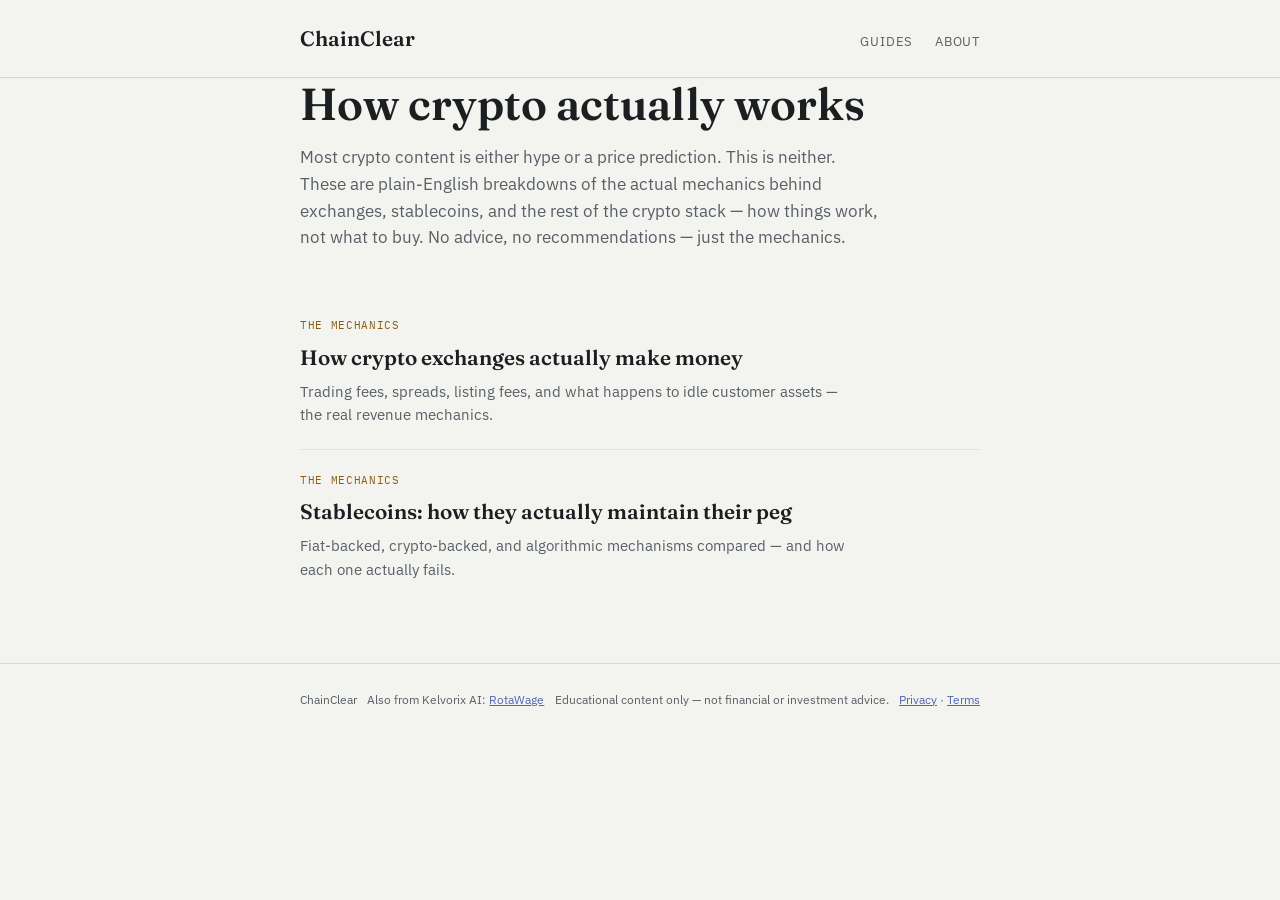
==== index.html @ 8e53bff3 "Create index.html" ====
<!doctype html>
<html lang="en">
<head>
<script async src="https://pagead2.googlesyndication.com/pagead/js/adsbygoogle.js?client=ca-pub-6051499531677717" crossorigin="anonymous"></script>
<meta charset="utf-8">
<meta name="viewport" content="width=device-width, initial-scale=1">
<title>ChainClear — how crypto actually works</title>
<meta name="description" content="Plain-English, data-driven breakdowns of crypto and DeFi mechanics — how exchanges make money, how stablecoins hold their peg, and more. No advice, just mechanics.">
<link rel="canonical" href="https://kelvorixai.github.io/chainclear/">
<meta property="og:title" content="ChainClear — how crypto actually works">
<meta property="og:description" content="Plain-English breakdowns of crypto and DeFi mechanics, no hype and no advice.">
<meta property="og:type" content="website">
<meta property="og:url" content="https://kelvorixai.github.io/chainclear/">
<link rel="preconnect" href="https://fonts.googleapis.com">
<link rel="preconnect" href="https://fonts.gstatic.com" crossorigin>
<link href="https://fonts.googleapis.com/css2?family=Fraunces:opsz,wght@9..144,500;9..144,600&family=IBM+Plex+Sans:wght@400;500;600&family=IBM+Plex+Mono:wght@400;500&display=swap" rel="stylesheet">
<link rel="stylesheet" href="style.css">
</head>
<body>

<header class="site">
  <div class="wrap">
    <a class="brand" href="index.html">ChainClear</a>
    <nav class="site">
      <a href="index.html">Guides</a>
      <a href="about.html">About</a>
    </nav>
  </div>
</header>

<main class="wrap">
  <div class="hero">
    <h1>How crypto actually works</h1>
    <p>Most crypto content is either hype or a price prediction. This is neither. These are plain-English breakdowns of the actual mechanics behind exchanges, stablecoins, and the rest of the crypto stack — how things work, not what to buy. No advice, no recommendations — just the mechanics.</p>
  </div>

  <div class="post-list">

    <div class="post-card">
      <span class="tag">The Mechanics</span>
      <a class="title" href="articles/how-crypto-exchanges-actually-make-money.html">How crypto exchanges actually make money</a>
      <p>Trading fees, spreads, listing fees, and what happens to idle customer assets — the real revenue mechanics.</p>
    </div>

    <div class="post-card">
      <span class="tag">The Mechanics</span>
      <a class="title" href="articles/stablecoins-how-they-maintain-their-peg.html">Stablecoins: how they actually maintain their peg</a>
      <p>Fiat-backed, crypto-backed, and algorithmic mechanisms compared — and how each one actually fails.</p>
    </div>

  </div>
</main>

<footer class="site">
  <div class="wrap">
    <span>ChainClear</span>
    <span>Also from Kelvorix AI: <a href="https://kelvorixai.github.io/">RotaWage</a></span>
    <span>Educational content only — not financial or investment advice.</span>
    <span><a href="privacy.html">Privacy</a> · <a href="terms.html">Terms</a></span>
  </div>
</footer>

</body>
</html>
---- style.css ----
:root{
  --ink:#1c1f22;
  --ink-soft:#585f66;
  --paper:#f3f4f0;
  --paper-raised:#e8e9e2;
  --amber:#b3791a;
  --amber-strong:#8a5c11;
  --indigo:#3b4a8a;
  --indigo-soft:#5266b0;
  --line:#d6d7ce;
  --line-soft:#e2e3da;
}
@media (prefers-color-scheme: dark){
  :root{
    --ink:#e6e7e1;
    --ink-soft:#a5aaa4;
    --paper:#15171a;
    --paper-raised:#1d2023;
    --amber:#e0a64c;
    --amber-strong:#eebd74;
    --indigo:#8b9adf;
    --indigo-soft:#7385d6;
    --line:#2a2d31;
    --line-soft:#212427;
  }
}
*{box-sizing:border-box;}
html{ text-size-adjust:100%; }
body{
  margin:0;
  background:var(--paper);
  color:var(--ink);
  font-family:"IBM Plex Sans", ui-sans-serif, system-ui, sans-serif;
  line-height:1.6;
}
a{ color:var(--indigo-soft); }
h1,h2,h3{ font-family:"Fraunces", Georgia, serif; font-weight:600; text-wrap:balance; line-height:1.15; }
.wrap{ max-width:720px; margin:0 auto; padding:0 20px; }

header.site{ border-bottom:1px solid var(--line); padding-block:22px; }
header.site .wrap{ display:flex; align-items:baseline; justify-content:space-between; flex-wrap:wrap; gap:10px; }
.brand{ font-family:"Fraunces", serif; font-weight:600; font-size:1.3rem; text-decoration:none; color:var(--ink); }
nav.site a{ font-size:13px; text-transform:uppercase; letter-spacing:.06em; color:var(--ink-soft); text-decoration:none; margin-left:18px; }
nav.site a:hover{ color:var(--indigo-soft); }

main{ padding-block:48px; }

.hero h1{ font-size:clamp(2rem,5vw,2.8rem); margin:0 0 14px; }
.hero p{ color:var(--ink-soft); max-width:58ch; font-size:1.05rem; margin:0; }

.post-list{ margin-top:44px; display:flex; flex-direction:column; }
.post-card{ padding-block:22px; border-top:1px solid var(--line-soft); display:flex; flex-direction:column; gap:6px; }
.post-card:first-child{ border-top:none; }
.post-card .tag{ font-family:"IBM Plex Mono", monospace; font-size:11px; text-transform:uppercase; letter-spacing:.06em; color:var(--amber-strong); }
.post-card a.title{ font-family:"Fraunces", serif; font-size:1.3rem; font-weight:600; color:var(--ink); text-decoration:none; }
.post-card a.title:hover{ color:var(--indigo-soft); }
.post-card p{ margin:0; color:var(--ink-soft); font-size:14.5px; max-width:62ch; }

article.post header.meta{ margin-bottom:8px; }
article.post .tag{ font-family:"IBM Plex Mono", monospace; font-size:11px; text-transform:uppercase; letter-spacing:.06em; color:var(--amber-strong); }
article.post h1{ font-size:clamp(1.8rem,4.5vw,2.5rem); margin:10px 0 8px; }
article.post .dek{ color:var(--ink-soft); font-size:1.05rem; max-width:60ch; margin:0 0 34px; }
article.post .content{ max-width:68ch; font-size:16px; }
article.post .content h2{ font-size:1.3rem; margin:36px 0 12px; }
article.post .content p{ margin:0 0 18px; }
article.post .content ul,article.post .content ol{ margin:0 0 18px; padding-left:22px; }
article.post .content li{ margin-bottom:8px; }
article.post .content table{ width:100%; border-collapse:collapse; margin:0 0 24px; font-size:14.5px; }
article.post .content th{ text-align:left; font-size:11px; text-transform:uppercase; letter-spacing:.05em; color:var(--ink-soft); font-weight:500; padding:0 12px 8px 0; border-bottom:1px solid var(--line); }
article.post .content td{ padding:10px 12px 10px 0; border-bottom:1px solid var(--line-soft); vertical-align:top; }

.disclaimer{ margin-top:40px; padding:16px 18px; background:var(--paper-raised); border-left:3px solid var(--amber); font-size:13px; color:var(--ink-soft); }

footer.site{ border-top:1px solid var(--line); margin-top:60px; padding-block:26px; }
footer.site .wrap{ display:flex; justify-content:space-between; flex-wrap:wrap; gap:10px; font-size:12px; color:var(--ink-soft); }

@media (max-width:480px){
  nav.site a{ margin-left:12px; }
}
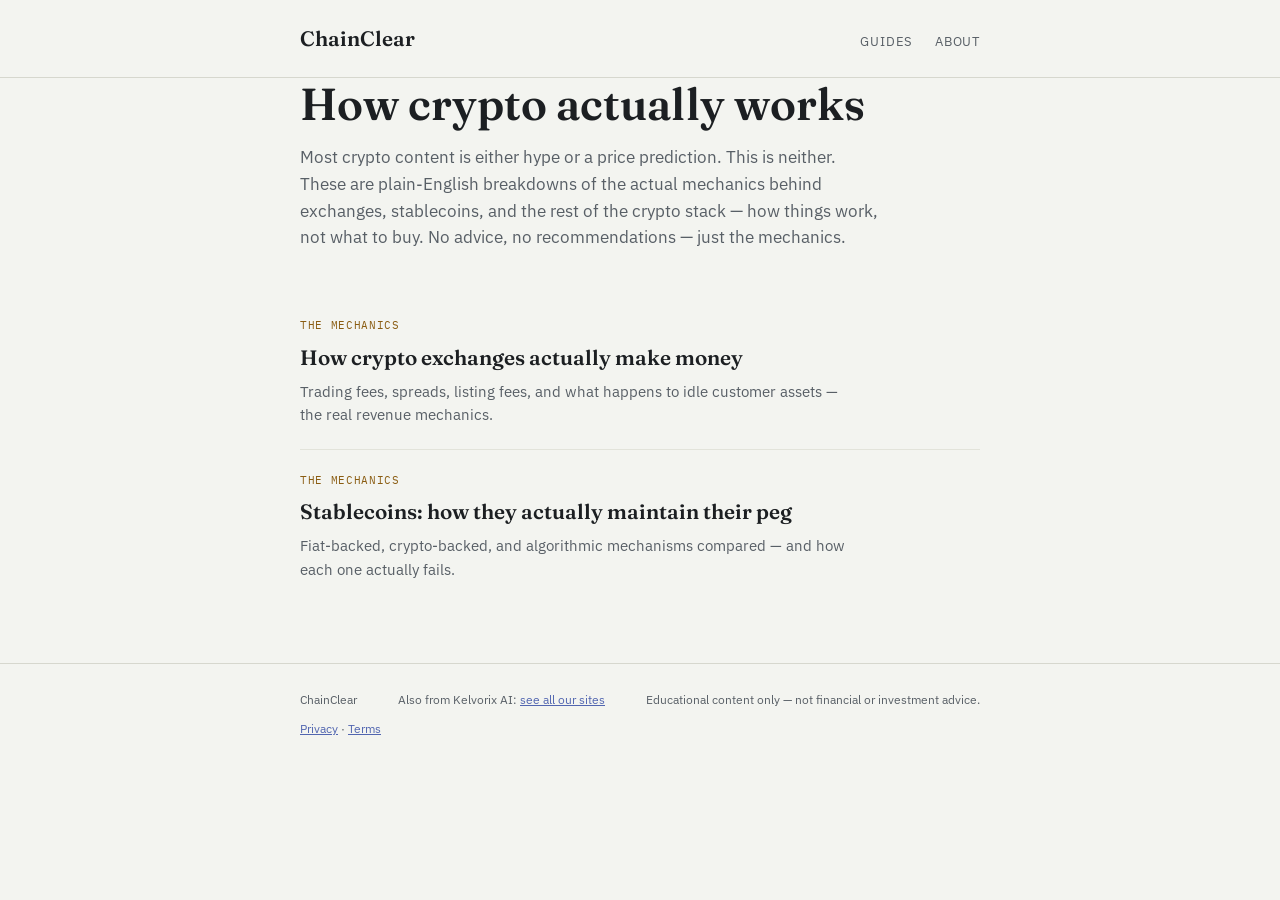
==== commit 1b4fccda: "Update index.html" ====
--- a/index.html
+++ b/index.html
@@ -54,7 +54,7 @@
 <footer class="site">
   <div class="wrap">
     <span>ChainClear</span>
-    <span>Also from Kelvorix AI: <a href="https://kelvorixai.github.io/">RotaWage</a></span>
+    <span>Also from Kelvorix AI: <a href="https://kelvorixai.github.io/">see all our sites</a></span>
     <span>Educational content only — not financial or investment advice.</span>
     <span><a href="privacy.html">Privacy</a> · <a href="terms.html">Terms</a></span>
   </div>
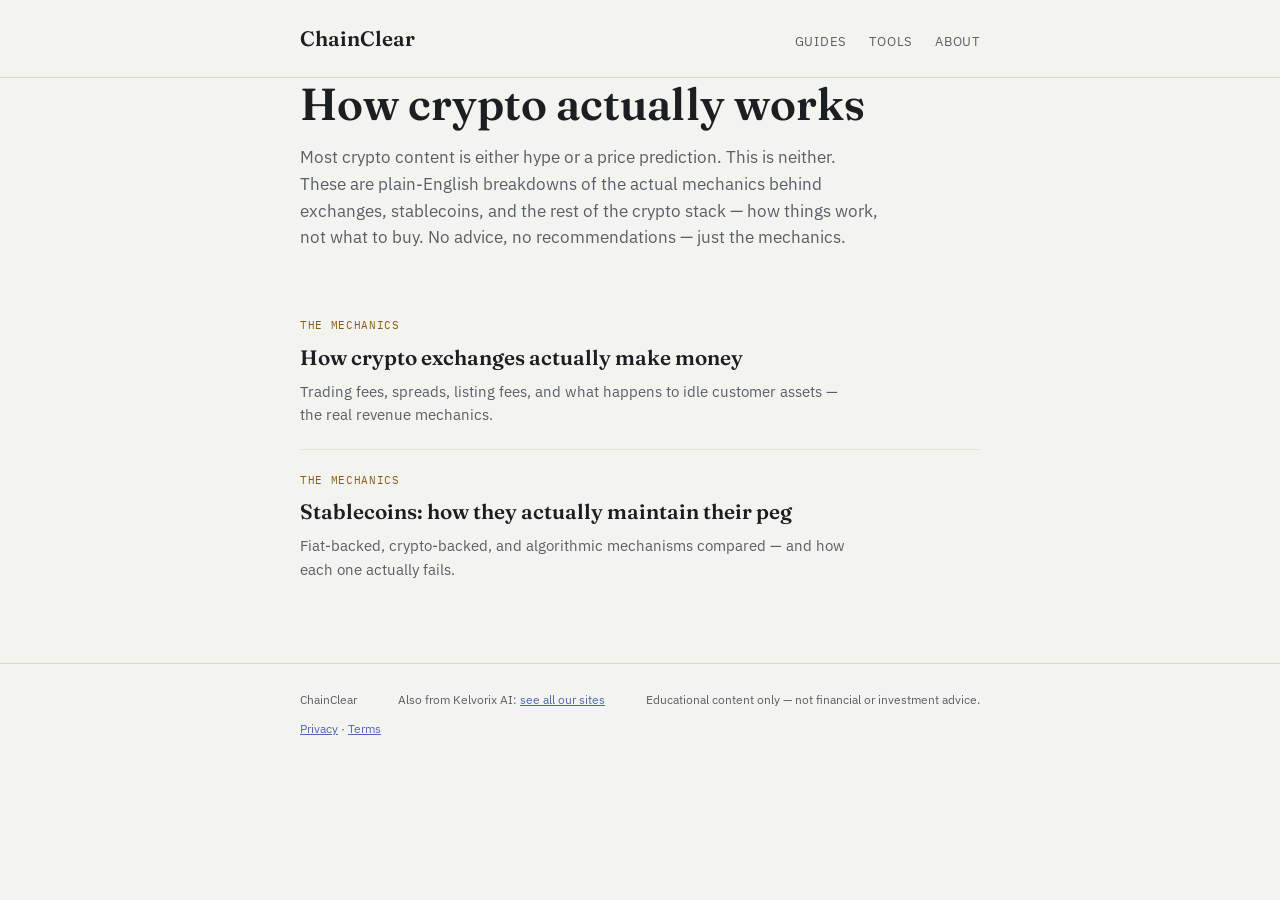
==== commit d9ea50f5: "Update index.html" ====
--- a/index.html
+++ b/index.html
@@ -23,6 +23,7 @@
     <a class="brand" href="index.html">ChainClear</a>
     <nav class="site">
       <a href="index.html">Guides</a>
+      <a href="tools/index.html">Tools</a>
       <a href="about.html">About</a>
     </nav>
   </div>
@@ -62,4 +63,3 @@
 
 </body>
 </html>
-
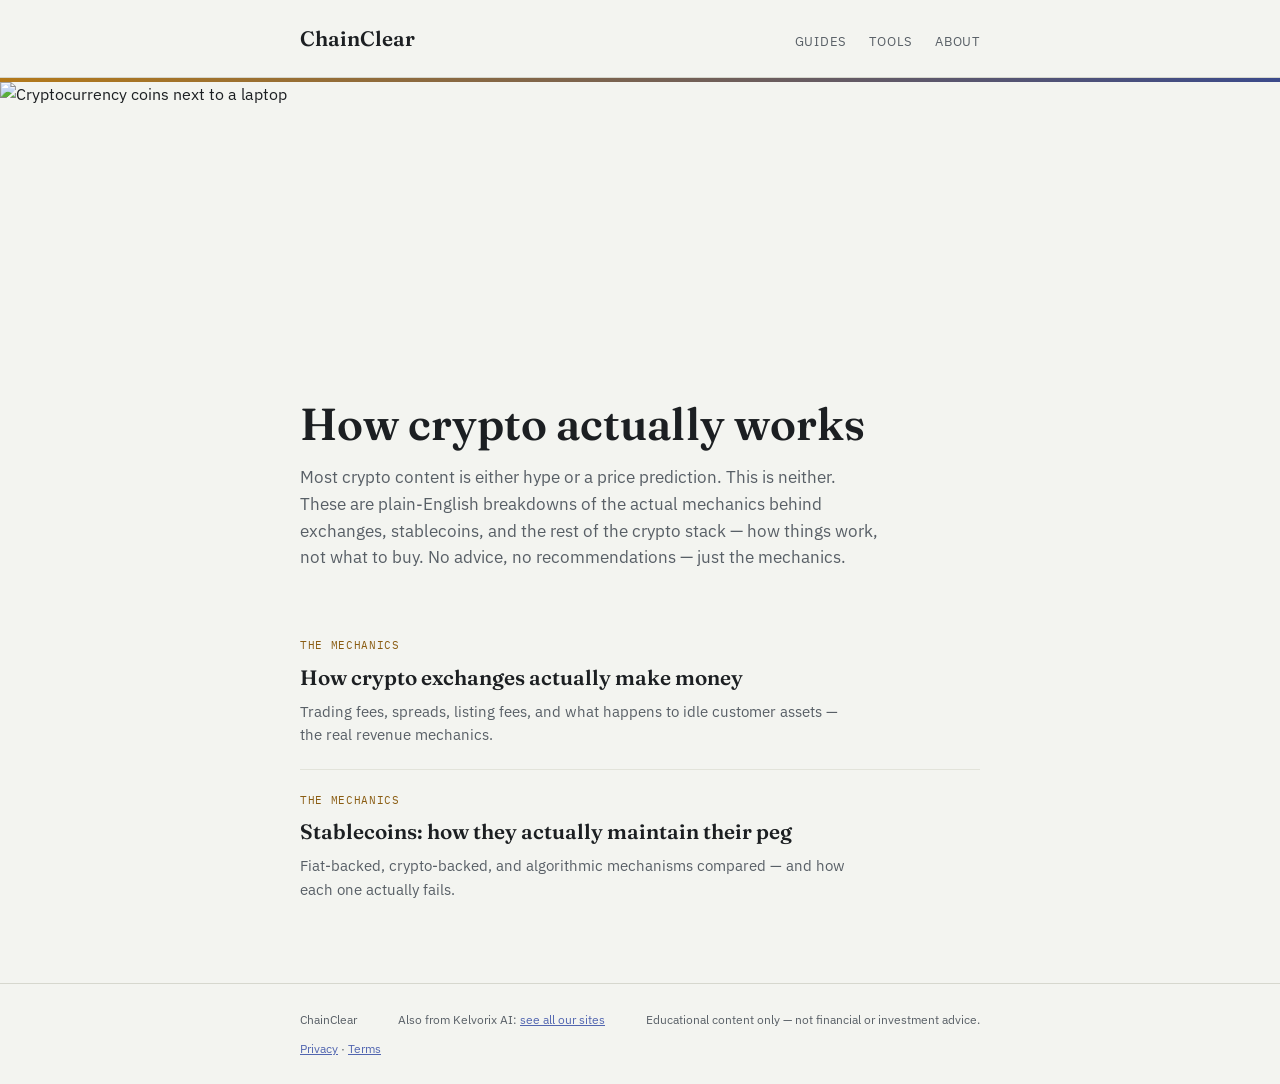
==== commit 61d5ea4b: "Add hero photo banner to homepage" ====
--- a/index.html
+++ b/index.html
@@ -15,6 +15,33 @@
 <link rel="preconnect" href="https://fonts.gstatic.com" crossorigin>
 <link href="https://fonts.googleapis.com/css2?family=Fraunces:opsz,wght@9..144,500;9..144,600&family=IBM+Plex+Sans:wght@400;500;600&family=IBM+Plex+Mono:wght@400;500&display=swap" rel="stylesheet">
 <link rel="stylesheet" href="style.css">
+<style>
+  .hero-photo{
+    position:relative;
+    width:100vw;
+    margin-left:calc(50% - 50vw);
+    height:320px;
+    overflow:hidden;
+  }
+  .hero-photo-bar{
+    height:4px;
+    background:linear-gradient(90deg, var(--amber), var(--indigo));
+  }
+  .hero-photo img{
+    width:100%; height:100%;
+    object-fit:cover;
+    display:block;
+  }
+  .hero-photo::after{
+    content:"";
+    position:absolute; left:0; right:0; bottom:0; height:65%;
+    background:linear-gradient(to bottom, transparent, var(--paper));
+    pointer-events:none;
+  }
+  @media (max-width:600px){
+    .hero-photo{ height:200px; }
+  }
+</style>
 </head>
 <body>
 
@@ -28,6 +55,10 @@
     </nav>
   </div>
 </header>
+<div class="hero-photo">
+  <div class="hero-photo-bar"></div>
+  <img src="https://images.unsplash.com/photo-1621504450272-8abba1bfefde?auto=format&fit=crop&w=1600&q=70" alt="Cryptocurrency coins next to a laptop" loading="eager">
+</div>
 
 <main class="wrap">
   <div class="hero">
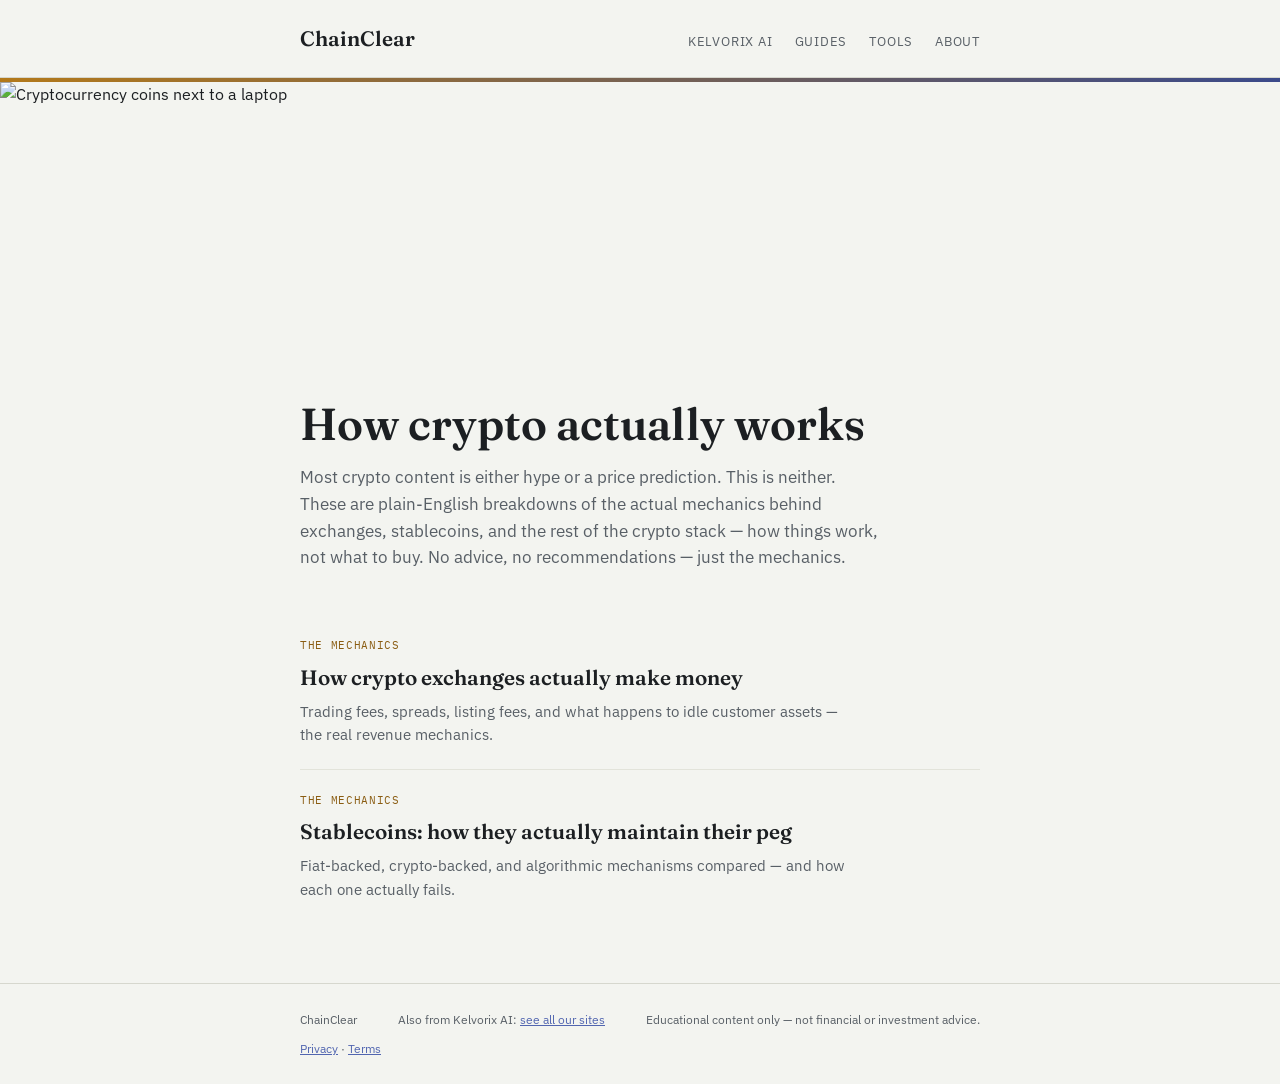
==== commit dd931f59: "Add Kelvorix AI nav link back to the hub on every page" ====
--- a/index.html
+++ b/index.html
@@ -49,6 +49,7 @@
   <div class="wrap">
     <a class="brand" href="index.html">ChainClear</a>
     <nav class="site">
+      <a href="https://kelvorixai.github.io/">Kelvorix AI</a>
       <a href="index.html">Guides</a>
       <a href="tools/index.html">Tools</a>
       <a href="about.html">About</a>
